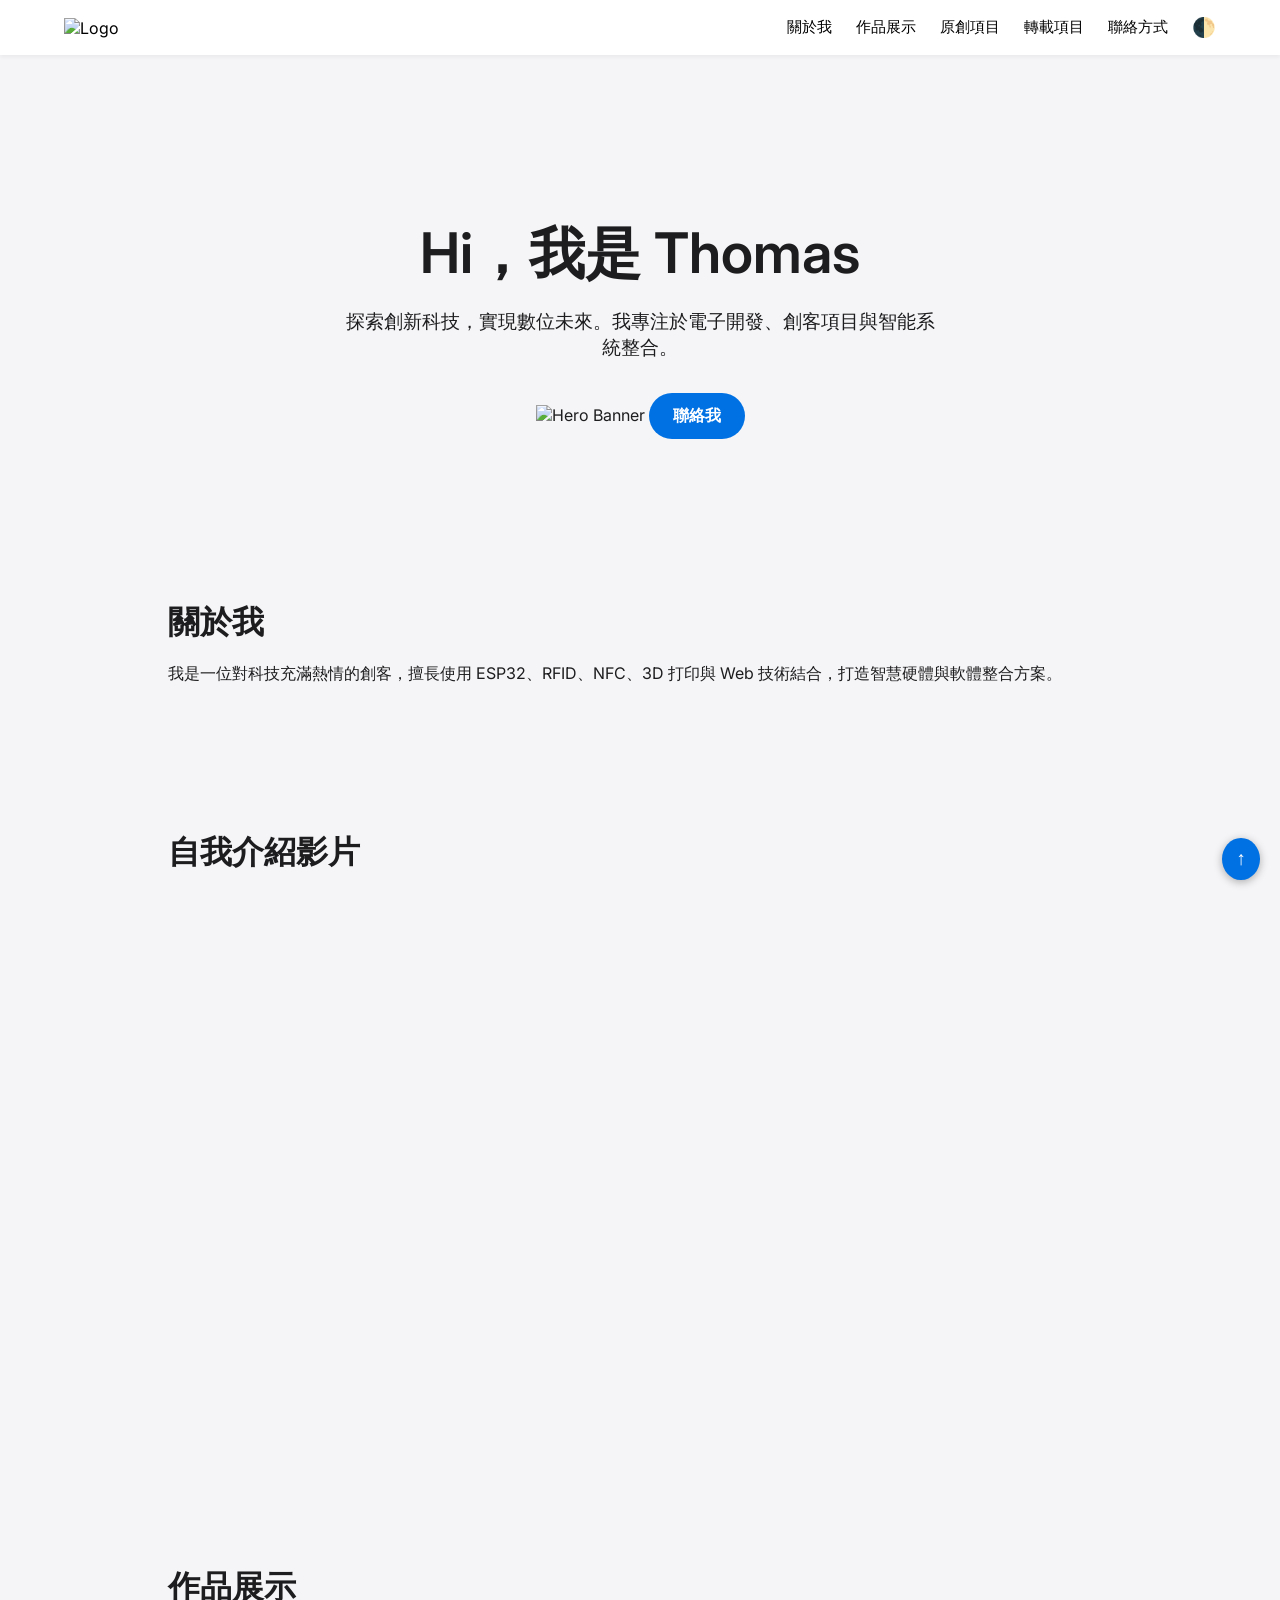
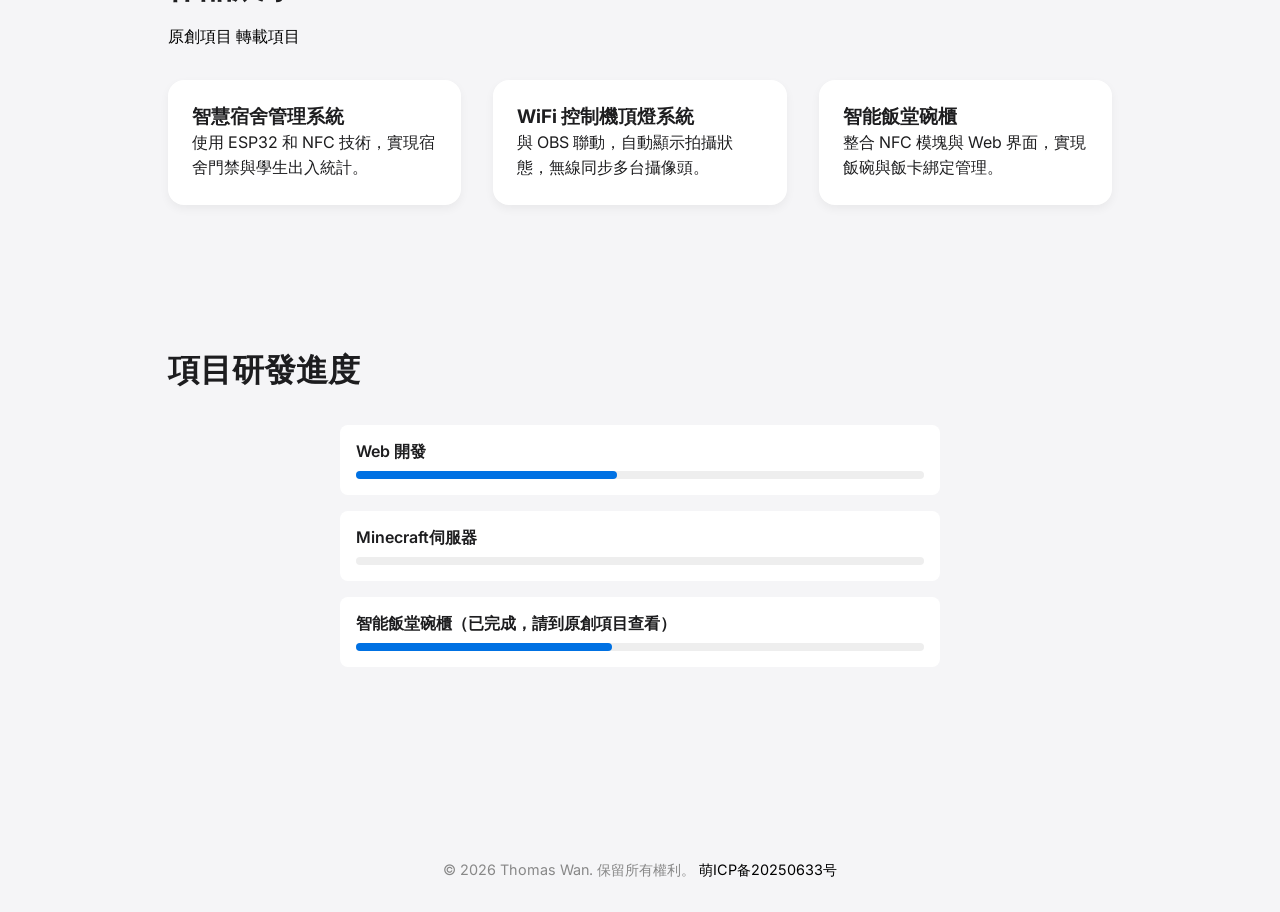
==== index.html @ 99af71af "Create index.html" ====
<!DOCTYPE html>
<html lang="zh">
<head>
  <meta charset="UTF-8" />
  <meta name="viewport" content="width=device-width, initial-scale=1.0" />
  <title>Thomas Wan - 個人首頁</title>
  <link rel="icon" href="https://thomaswan.uk/imgs/favicon.ico" />
  <link href="https://fonts.googleapis.com/css2?family=Inter:wght@300;400;600&display=swap" rel="stylesheet" />
  <link href="https://unpkg.com/aos@2.3.1/dist/aos.css" rel="stylesheet" />
  <style>
    * { margin: 0; padding: 0; box-sizing: border-box; }
    html, body {
      font-family: 'Inter', sans-serif;
      background-color: #f5f5f7;
      color: #1d1d1f;
      scroll-behavior: smooth;
      transition: background-color 0.5s, color 0.5s;
    }
    a {
      color: #000000;
      text-decoration: none;
      transition: 0.3s ease;
    }
    a:hover {
      text-decoration: underline;
    }
    header {
      background: #fff;
      padding: 1rem 5vw;
      box-shadow: 0 2px 4px rgba(0, 0, 0, 0.05);
      position: sticky;
      top: 0;
      z-index: 1000;
      transition: background-color 0.5s;
    }
    .nav {
      display: flex;
      align-items: center;
      justify-content: space-between;
      max-width: 1200px;
      margin: 0 auto;
    }
    .nav img {
      height: 24px;
      cursor: pointer;
    }
    .nav ul {
      display: flex;
      gap: 1.5rem;
      list-style: none;
      align-items: center;
    }
    .nav ul li {
      font-size: 0.95rem;
    }
    .dark-mode-toggle {
      background: none;
      border: none;
      font-size: 1.2rem;
      cursor: pointer;
      color: inherit;
    }
    .container {
      padding: 10vh 10vw;
      max-width: 1200px;
      margin: auto;
    }
    .hero {
      text-align: center;
      padding: 8vh 0;
    }
    .hero img {
      max-width: 100%;
      margin: 2rem auto;
    }
    .hero h1 {
      font-size: 3.5rem;
      font-weight: 600;
      margin-bottom: 1rem;
    }
    .hero p {
      font-size: 1.2rem;
      font-weight: 300;
      max-width: 600px;
      margin: auto;
    }
    .cta-button {
      display: inline-block;
      margin-top: 2rem;
      padding: 0.75rem 1.5rem;
      border-radius: 30px;
      background: #0071e3;
      color: white;
      font-weight: 600;
      transition: background 0.3s ease;
    }
    .cta-button:hover {
      background: #005bb5;
    }
    .section {
      padding: 8vh 0;
    }
    .section h2 {
      font-size: 2rem;
      margin-bottom: 1rem;
    }
    .section p {
      font-size: 1rem;
      line-height: 1.6;
    }
    .projects {
      display: grid;
      grid-template-columns: repeat(auto-fit, minmax(250px, 1fr));
      gap: 2rem;
      margin-top: 2rem;
    }
    .project-card {
      background: white;
      border-radius: 16px;
      padding: 1.5rem;
      box-shadow: 0 4px 10px rgba(0,0,0,0.05);
      transition: transform 0.3s ease, box-shadow 0.3s ease;
    }
    .project-card:hover {
      transform: translateY(-4px);
      box-shadow: 0 12px 32px rgba(0,0,0,0.1);
    }
    .skills {
      display: grid;
      grid-template-columns: 1fr;
      gap: 1rem;
      max-width: 600px;
      margin: 2rem auto 0;
    }
    .skill {
      background: #fff;
      padding: 1rem;
      border-radius: 8px;
      transition: box-shadow 0.3s ease;
    }
    .skill:hover {
      box-shadow: 0 6px 16px rgba(0,0,0,0.15);
    }
    .skill-name {
      font-weight: 600;
      margin-bottom: 0.5rem;
    }
    .skill-bar {
      height: 8px;
      border-radius: 4px;
      background: #eee;
    }
    .skill-bar-fill {
      height: 8px;
      border-radius: 4px;
      background: #0071e3;
      width: 0%;
      transition: width 1s ease-out;
    }
    .qr-popup {
      display: none;
      position: absolute;
      background: white;
      padding: 6px;
      border-radius: 6px;
      box-shadow: 0 0 10px rgba(0,0,0,0.5);
      z-index: 999;
    }
    .hover-target {
      position: relative;
      display: inline-block;
    }
    .hover-target:hover .qr-popup {
      display: block;
      top: -220px;
      left: 50%;
      transform: translateX(-50%);
    }
    .back-to-top {
      position: fixed;
      bottom: 20px;
      right: 20px;
      background: #0071e3;
      color: white;
      border: none;
      padding: 10px 14px;
      border-radius: 50%;
      font-size: 1.2rem;
      cursor: pointer;
      box-shadow: 0 2px 8px rgba(0,0,0,0.3);
    }
    footer {
      text-align: center;
      font-size: 0.9rem;
      padding: 2rem 0;
      color: #888;
      transition: color 0.5s;
    }

    /* 确保卡片链接保持原有样式 */
    a.project-card {
      display: block;
      color: inherit;
      text-decoration: none;
    }

    /* 确保技能条链接保持原有样式 */
    a.skill {
      display: block;
      color: inherit;
      text-decoration: none;
    }

    /* 暗黑模式样式 */
    body.dark {
      background-color: #1d1d1f;
      color: #eee;
    }
    body.dark header {
      background: #2c2c2e;
    }
    body.dark a {
      color: #eee;
    }
    body.dark .project-card,
    body.dark .skill {
      background: #2c2c2e;
      box-shadow: 0 4px 10px rgba(0,0,0,0.2);
    }
    body.dark .project-card:hover {
      box-shadow: 0 12px 32px rgba(0,0,0,0.3);
    }
    body.dark .skill:hover {
      box-shadow: 0 6px 16px rgba(0,0,0,0.3);
    }
    body.dark .skill-bar {
      background: #444;
    }
    body.dark .skill-bar-fill {
      background: #0a84ff;
    }
    body.dark .qr-popup {
      background: #2c2c2e;
    }
    body.dark footer {
      color: #aaa;
    }
    body.dark .cta-button {
      background: #0a84ff;
    }
    body.dark .cta-button:hover {
      background: #0066cc;
    }
    body.dark .back-to-top {
      background: #0a84ff;
    }
    body.dark a.project-card,
    body.dark a.skill {
      color: inherit;
    }

    @media (max-width: 768px) {
      .nav ul {
        gap: 1rem;
      }
      .hero h1 {
        font-size: 2.5rem;
      }
      .hero p {
        font-size: 1rem;
      }
    }
  </style>
</head>
<body>
  <header>
    <div class="nav">
      <a href="https://thomaswan.uk#top"><img src="https://thomaswan.uk/imgs/favicon.ico" alt="Logo" /></a>
      <ul>
        <li><a href="https://thomaswan.uk#about">關於我</a></li>
        <li><a href="https://thomaswan.uk#projects">作品展示</a></li>
        <li><a href="https://thomaswan.uk/original">原創項目</a></li>
        <li><a href="https://thomaswan.uk/share">轉載項目</a></li>
        <li><a href="https://thomaswan.uk/contact">聯絡方式</a></li>
        <li><button class="dark-mode-toggle" onclick="toggleDarkMode()">🌓</button></li>
      </ul>
    </div>
  </header>

  <div id="top" class="container">
    <section class="hero" data-aos="fade-up">
      <h1>Hi，我是 Thomas</h1>
      <p>探索創新科技，實現數位未來。我專注於電子開發、創客項目與智能系統整合。</p>
      <img src="https://www.minecraft.net/content/dam/minecraftnet/games/minecraft/key-art/MCV_SpringDrop_DotNet_Homepage_2560x932-1.jpg" alt="Hero Banner" />
      <a href="https://thomaswan.uk/contact" class="cta-button">聯絡我</a>
    </section>

    <section class="section" id="about" data-aos="fade-up">
      <h2>關於我</h2>
      <p>我是一位對科技充滿熱情的創客，擅長使用 ESP32、RFID、NFC、3D 打印與 Web 技術結合，打造智慧硬體與軟體整合方案。</p>
    </section>
    <section class="section" data-aos="fade-up">
      <h2>自我介紹影片</h2>
      <div style="position: relative; padding-top: 56.25%; height: 0; overflow: hidden;">
        <iframe src="https://player.bilibili.com/player.html?bvid=BV1GJ411x7h7&danmaku=0"
                scrolling="no"
                border="0"
                frameborder="no"
                framespacing="0"
                allowfullscreen="true"
                style="position: absolute; top:0; left:0; width:100%; height:100%;">
        </iframe>
      </div>
    </section>

    <section class="section" id="projects" data-aos="fade-up">
      <h2>作品展示</h2>
      <a href="https://thomaswan.uk/original">原創項目</a>
      <a href="https://thomaswan.uk/share">轉載項目</a>
      <div class="projects">
        <a href="https://thomaswan.uk/original#dormitory" class="project-card">
          <h3>智慧宿舍管理系統</h3>
          <p>使用 ESP32 和 NFC 技術，實現宿舍門禁與學生出入統計。</p>
        </a>
        <a href="https://thomaswan.uk/original#lighting" class="project-card">
          <h3>WiFi 控制機頂燈系統</h3>
          <p>與 OBS 聯動，自動顯示拍攝狀態，無線同步多台攝像頭。</p>
        </a>
        <a href="https://thomaswan.uk/original#canteen" class="project-card">
          <h3>智能飯堂碗櫃</h3>
          <p>整合 NFC 模塊與 Web 界面，實現飯碗與飯卡綁定管理。</p>
        </a>
      </div>
    </section>

    <section class="section" data-aos="fade-up">
      <h2>項目研發進度</h2>
      <div class="skills">
        <div class="skill">
          <div class="skill-name">Web 開發</div>
          <div class="skill-bar"><div class="skill-bar-fill" data-percentage="53"></div></div>
        </div>
        <div class="skill">
          <div class="skill-name">Minecraft伺服器</div>
          <div class="skill-bar"><div class="skill-bar-fill" data-percentage="0"></div></div>
        </div>
        <div class="skill">
          <div class="skill-name">智能飯堂碗櫃（已完成，請到原創項目查看）</div>
          <div class="skill-bar"><div class="skill-bar-fill" data-percentage="100"></div></div>
        </div>
      </div>
    </section>
  </div>

  <footer>
    &copy; <span id="currentYear"></span> Thomas Wan. 保留所有權利。
    <a href="https://icp.gov.moe/?keyword=20250633" target="_blank">萌ICP备20250633号</a>
  </footer>

  <button class="back-to-top" onclick="window.scrollTo({ top: 0, behavior: 'smooth' });">↑</button>

  <script src="https://unpkg.com/aos@2.3.1/dist/aos.js"></script>
  <script>
    AOS.init({ duration: 1000, once: true });
    
    // 自动更新年份
    document.getElementById("currentYear").textContent = new Date().getFullYear();

    // 暗黑模式切换功能
    function toggleDarkMode() {
      document.body.classList.toggle('dark');
      
      // 保存用户偏好到localStorage
      const isDark = document.body.classList.contains('dark');
      localStorage.setItem('darkMode', isDark);
    }

    // 页面加载时检查用户偏好
    document.addEventListener('DOMContentLoaded', () => {
      const darkMode = localStorage.getItem('darkMode') === 'true';
      if (darkMode) {
        document.body.classList.add('dark');
      }
      
      // 初始化技能条动画
      initSkillBars();
    });

    // 技能条动画函数
    function initSkillBars() {
      const skillBars = document.querySelectorAll('.skill-bar-fill');
      
      // 创建IntersectionObserver来检测技能条是否进入视口
      const observer = new IntersectionObserver((entries) => {
        entries.forEach(entry => {
          if (entry.isIntersecting) {
            const skillBar = entry.target;
            const targetWidth = skillBar.getAttribute('data-width');
            animateSkillBar(skillBar, targetWidth);
            observer.unobserve(skillBar); // 动画完成后停止观察
          }
        });
      }, { threshold: 0.5 }); // 当50%的元素可见时触发

      // 开始观察所有技能条
      skillBars.forEach(bar => {
        bar.style.width = '0%'; // 初始设置为0
        observer.observe(bar);
      });
    }

    // 动画函数
    function animateSkillBar(element, targetWidth) {
      let currentWidth = 0;
      const duration = 1500; // 动画持续时间(毫秒)
      const increment = targetWidth / (duration / 16); // 每帧增加的宽度
      
      const animate = () => {
        currentWidth += increment;
        if (currentWidth >= targetWidth) {
          element.style.width = targetWidth + '%';
          return;
        }
        element.style.width = currentWidth + '%';
        requestAnimationFrame(animate);
      };
      
      animate();
    }
  </script>
  <script>
    const skillsSection = document.querySelector('.skills');
    const skillBars = document.querySelectorAll('.skill-bar-fill');
    let skillsPlayed = false;
  
    const skillsObserver = new IntersectionObserver(entries => {
      if (entries[0].isIntersecting && !skillsPlayed) {
        skillsPlayed = true;
        skillBars.forEach(bar => {
          const target = +bar.getAttribute('data-percentage');
          let current = 0;
          const speed = 10; // 數字越小動得越快
          const interval = setInterval(() => {
            if (current >= target) {
              clearInterval(interval);
            } else {
              current++;
              bar.style.width = `${current}%`;
            }
          }, speed);
        });
      }
    }, { threshold: 0.5 });
  
    skillsObserver.observe(skillsSection);
  </script>
  
</body>
</html>
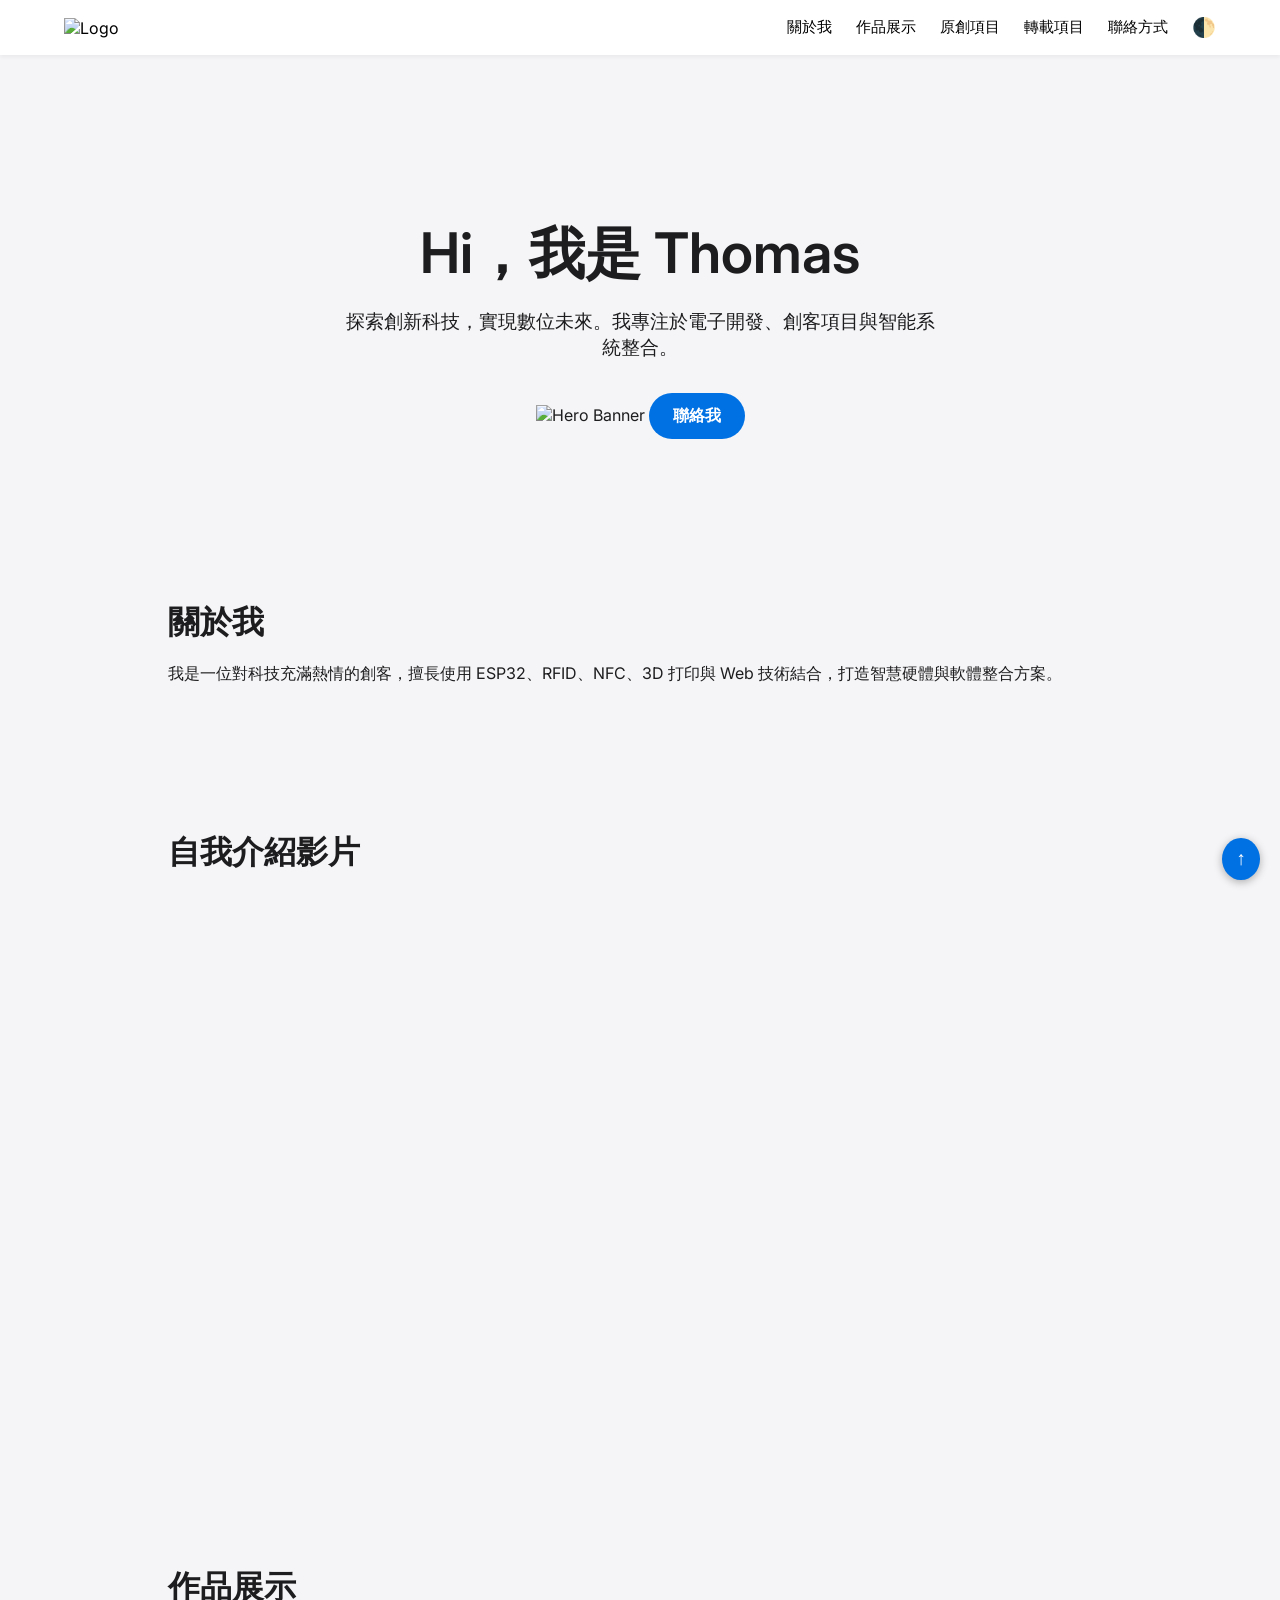
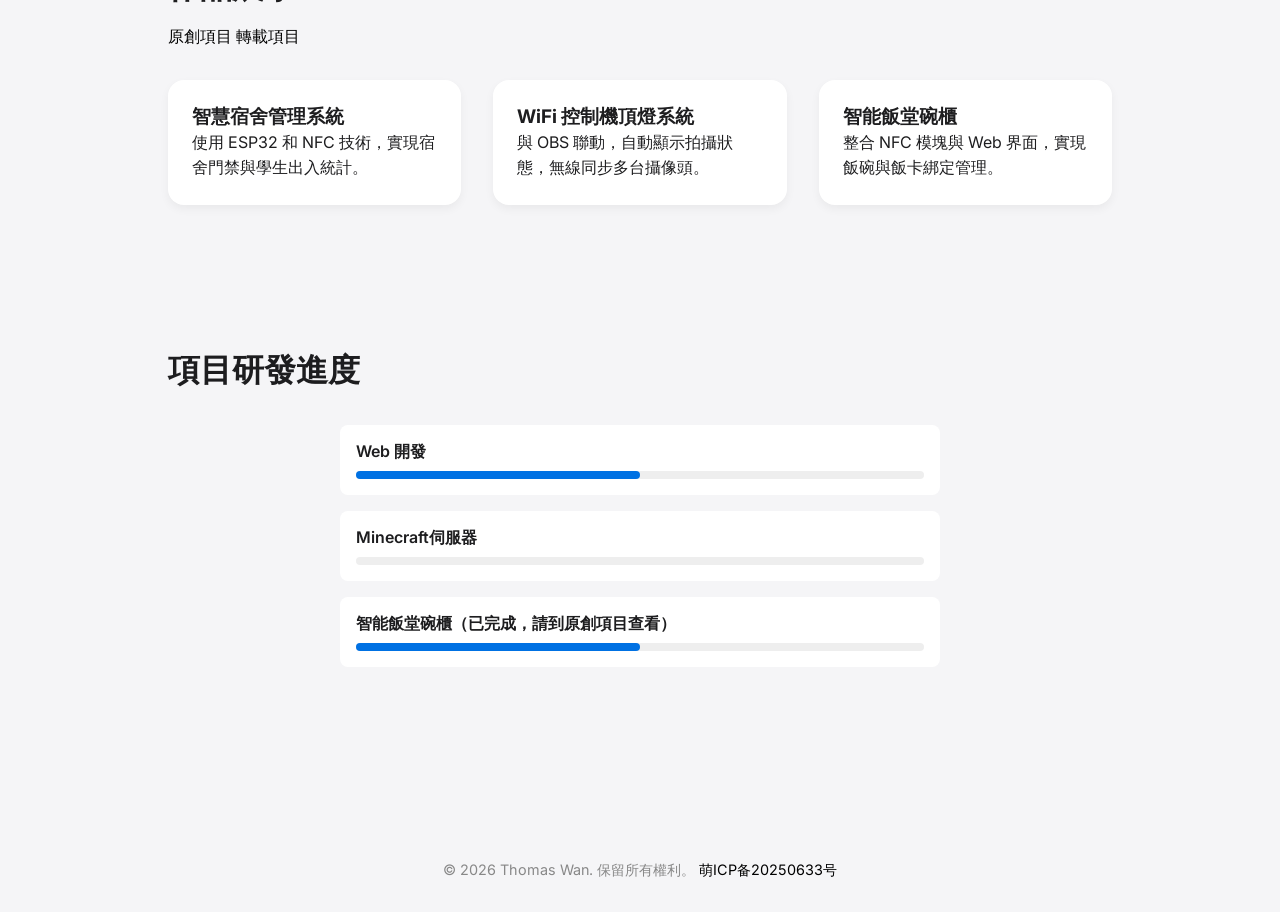
==== commit cc26b0d5: "Update index.html" ====
--- a/index.html
+++ b/index.html
@@ -4,7 +4,7 @@
   <meta charset="UTF-8" />
   <meta name="viewport" content="width=device-width, initial-scale=1.0" />
   <title>Thomas Wan - 個人首頁</title>
-  <link rel="icon" href="https://thomaswan.uk/imgs/favicon.ico" />
+  <link rel="icon" href="./imgs/favicon.ico" />
   <link href="https://fonts.googleapis.com/css2?family=Inter:wght@300;400;600&display=swap" rel="stylesheet" />
   <link href="https://unpkg.com/aos@2.3.1/dist/aos.css" rel="stylesheet" />
   <style>
@@ -275,13 +275,13 @@
 <body>
   <header>
     <div class="nav">
-      <a href="https://thomaswan.uk#top"><img src="https://thomaswan.uk/imgs/favicon.ico" alt="Logo" /></a>
+      <a href="#top"><img src="./imgs/favicon.ico" alt="Logo" /></a>
       <ul>
-        <li><a href="https://thomaswan.uk#about">關於我</a></li>
-        <li><a href="https://thomaswan.uk#projects">作品展示</a></li>
-        <li><a href="https://thomaswan.uk/original">原創項目</a></li>
-        <li><a href="https://thomaswan.uk/share">轉載項目</a></li>
-        <li><a href="https://thomaswan.uk/contact">聯絡方式</a></li>
+        <li><a href="#about">關於我</a></li>
+        <li><a href="#projects">作品展示</a></li>
+        <li><a href="./original">原創項目</a></li>
+        <li><a href="./share">轉載項目</a></li>
+        <li><a href="./contact">聯絡方式</a></li>
         <li><button class="dark-mode-toggle" onclick="toggleDarkMode()">🌓</button></li>
       </ul>
     </div>
@@ -292,7 +292,7 @@
       <h1>Hi，我是 Thomas</h1>
       <p>探索創新科技，實現數位未來。我專注於電子開發、創客項目與智能系統整合。</p>
       <img src="https://www.minecraft.net/content/dam/minecraftnet/games/minecraft/key-art/MCV_SpringDrop_DotNet_Homepage_2560x932-1.jpg" alt="Hero Banner" />
-      <a href="https://thomaswan.uk/contact" class="cta-button">聯絡我</a>
+      <a href="./contact" class="cta-button">聯絡我</a>
     </section>
 
     <section class="section" id="about" data-aos="fade-up">
@@ -315,18 +315,18 @@
 
     <section class="section" id="projects" data-aos="fade-up">
       <h2>作品展示</h2>
-      <a href="https://thomaswan.uk/original">原創項目</a>
-      <a href="https://thomaswan.uk/share">轉載項目</a>
+      <a href="./original">原創項目</a>
+      <a href="./share">轉載項目</a>
       <div class="projects">
-        <a href="https://thomaswan.uk/original#dormitory" class="project-card">
+        <a href="./original#dormitory" class="project-card">
           <h3>智慧宿舍管理系統</h3>
           <p>使用 ESP32 和 NFC 技術，實現宿舍門禁與學生出入統計。</p>
         </a>
-        <a href="https://thomaswan.uk/original#lighting" class="project-card">
+        <a href="./original#lighting" class="project-card">
           <h3>WiFi 控制機頂燈系統</h3>
           <p>與 OBS 聯動，自動顯示拍攝狀態，無線同步多台攝像頭。</p>
         </a>
-        <a href="https://thomaswan.uk/original#canteen" class="project-card">
+        <a href="./original#canteen" class="project-card">
           <h3>智能飯堂碗櫃</h3>
           <p>整合 NFC 模塊與 Web 界面，實現飯碗與飯卡綁定管理。</p>
         </a>
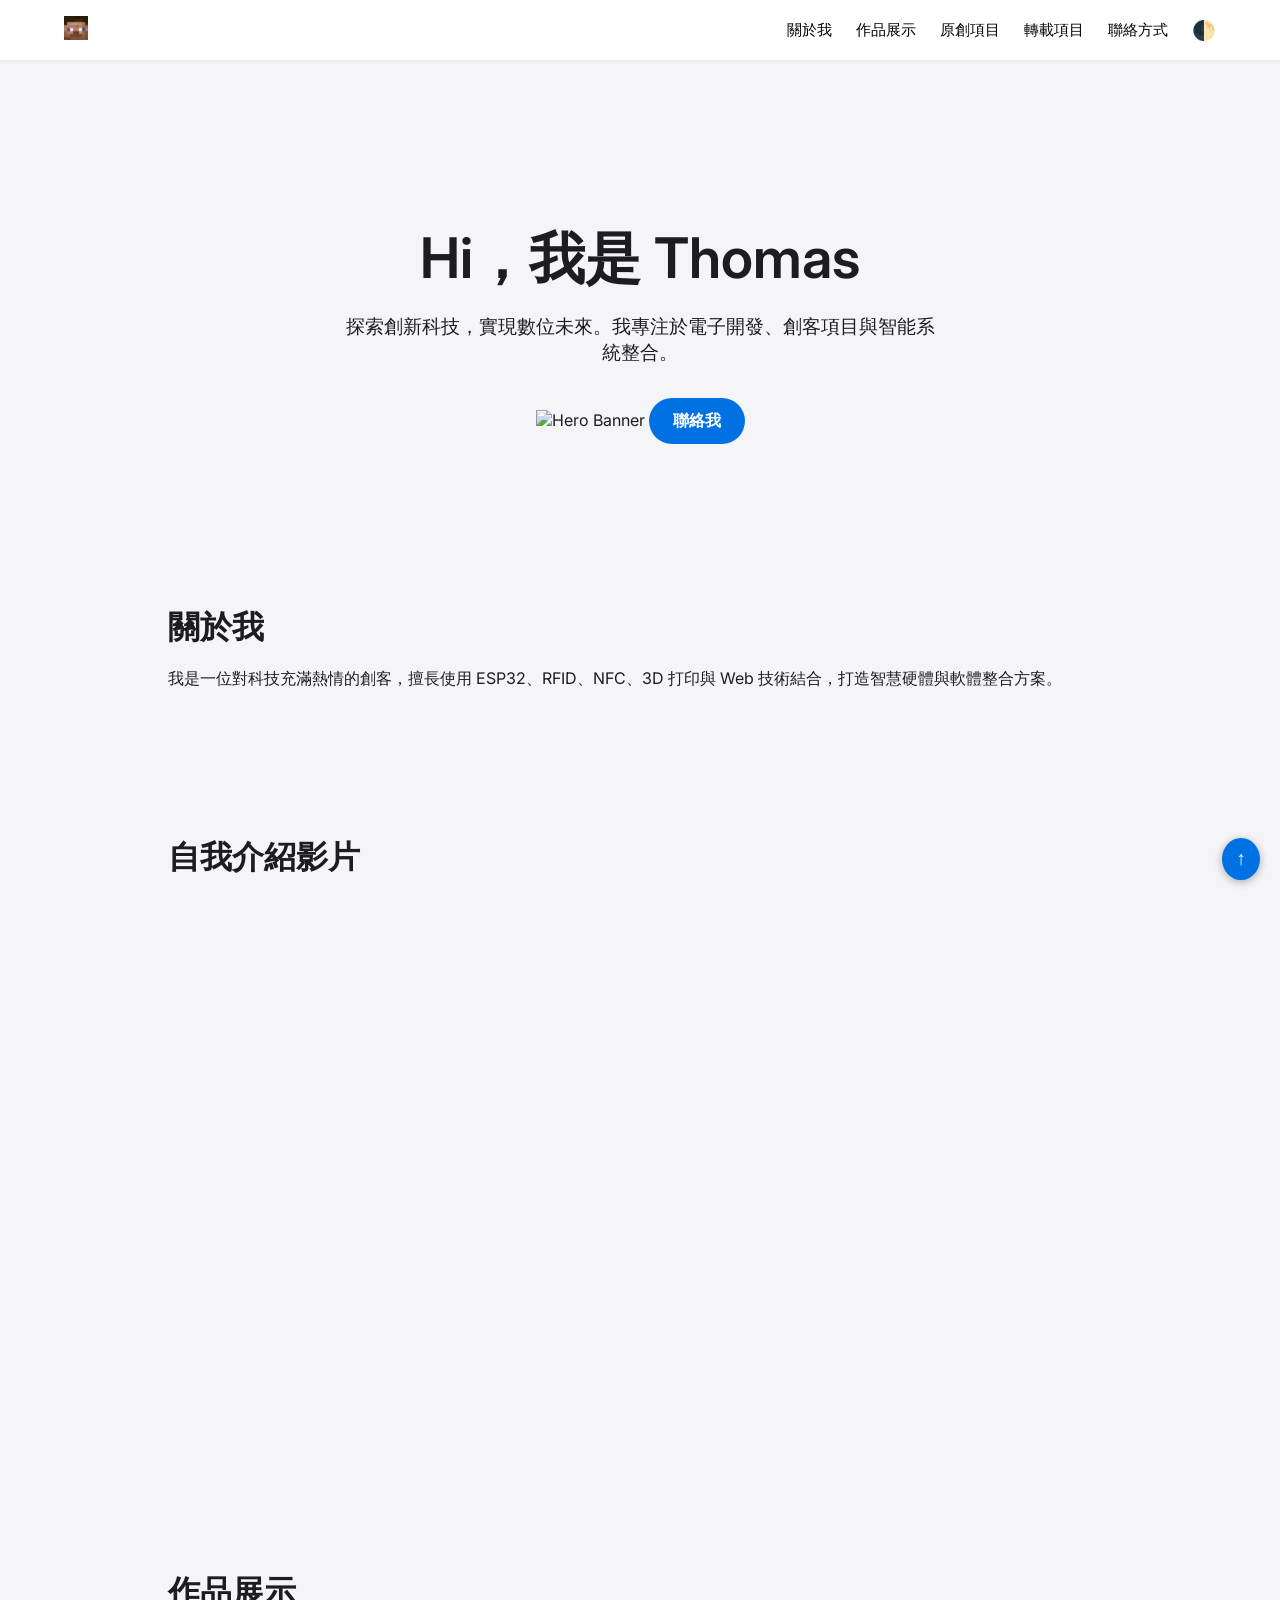
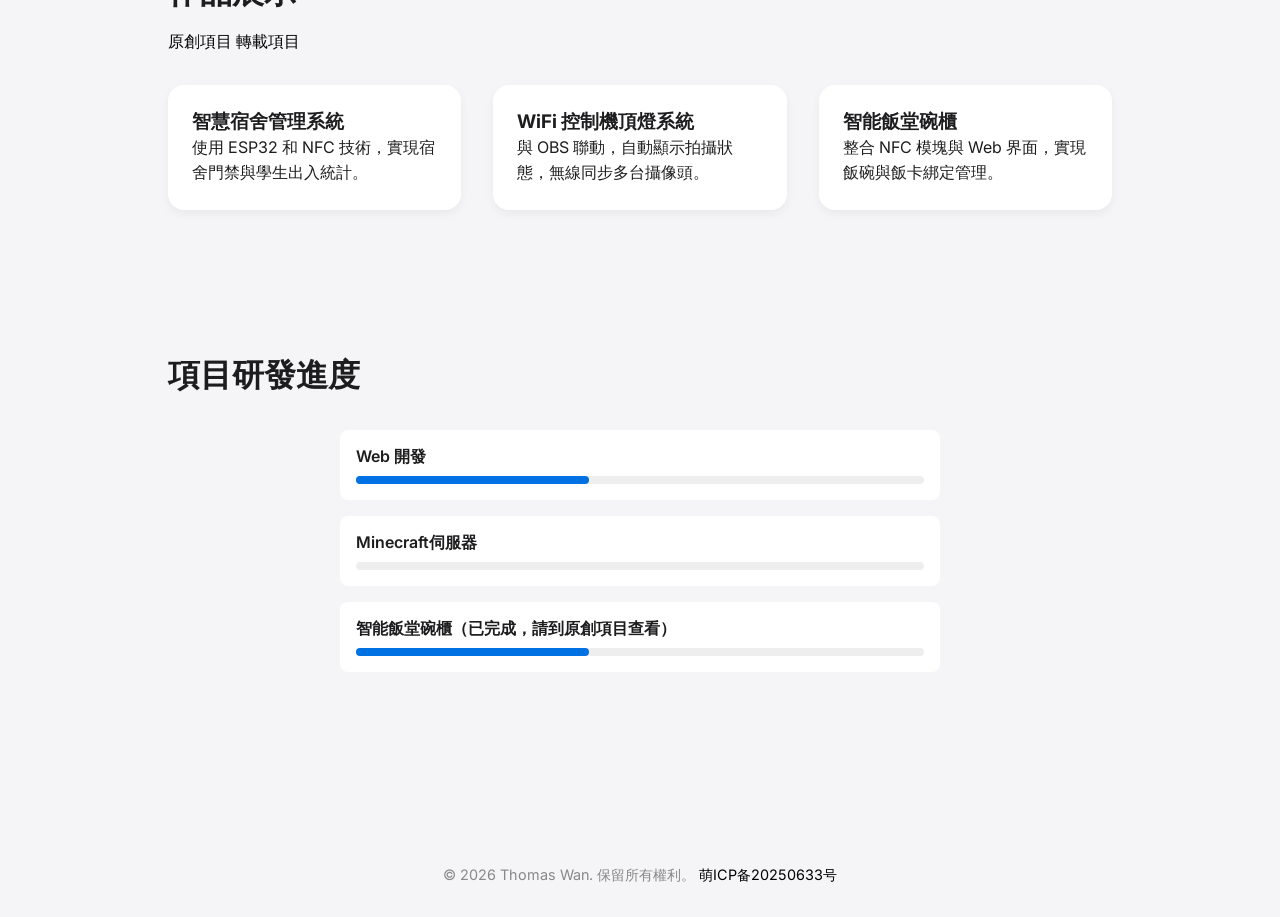
==== commit 6f5af52c: "add QR-Code and ico" ====
--- a/index.html
+++ b/index.html
@@ -3,8 +3,8 @@
 <head>
   <meta charset="UTF-8" />
   <meta name="viewport" content="width=device-width, initial-scale=1.0" />
-  <title>Thomas Wan - 個人首頁</title>
-  <link rel="icon" href="./imgs/favicon.ico" />
+  <title>個人首頁</title>
+  <link rel="icon" href="./favicon.ico" />
   <link href="https://fonts.googleapis.com/css2?family=Inter:wght@300;400;600&display=swap" rel="stylesheet" />
   <link href="https://unpkg.com/aos@2.3.1/dist/aos.css" rel="stylesheet" />
   <style>
@@ -275,7 +275,7 @@
 <body>
   <header>
     <div class="nav">
-      <a href="#top"><img src="./imgs/favicon.ico" alt="Logo" /></a>
+      <a href="#top"><img src="./favicon.ico" alt="Logo" /></a>
       <ul>
         <li><a href="#about">關於我</a></li>
         <li><a href="#projects">作品展示</a></li>
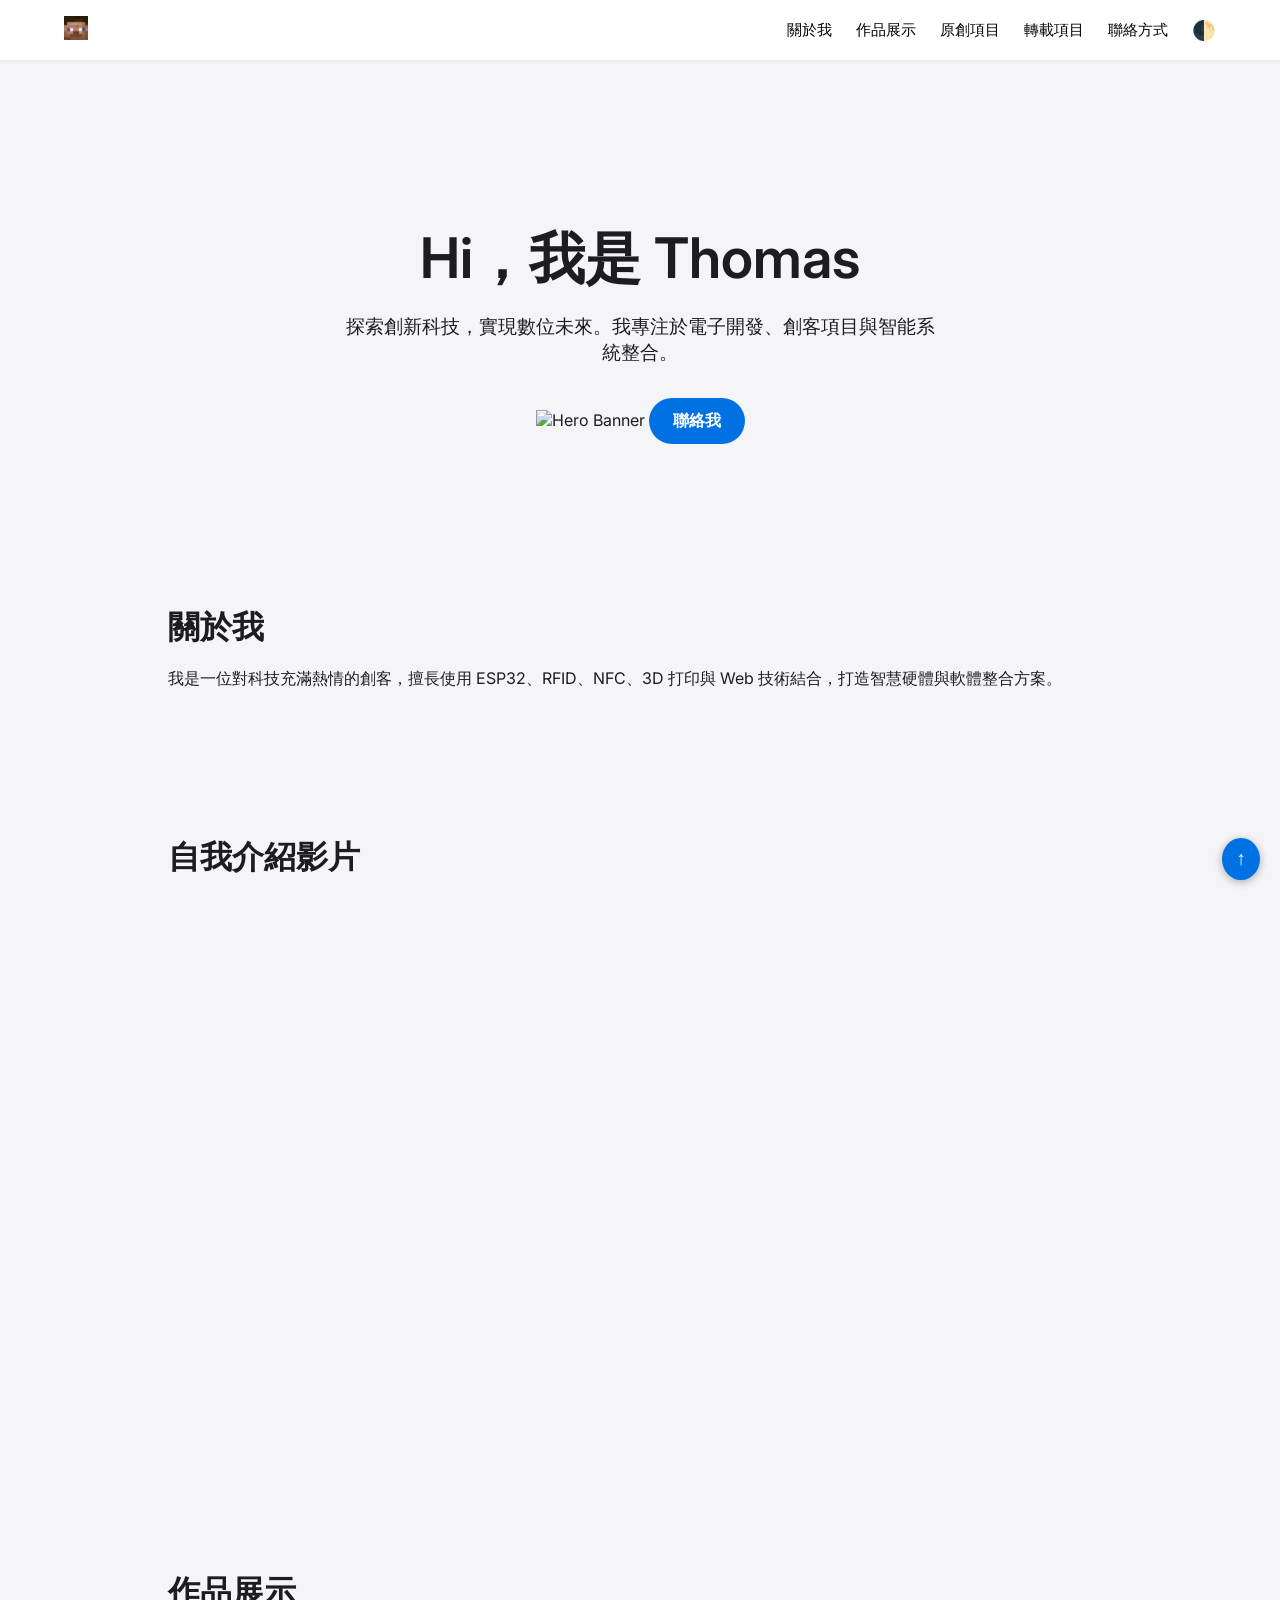
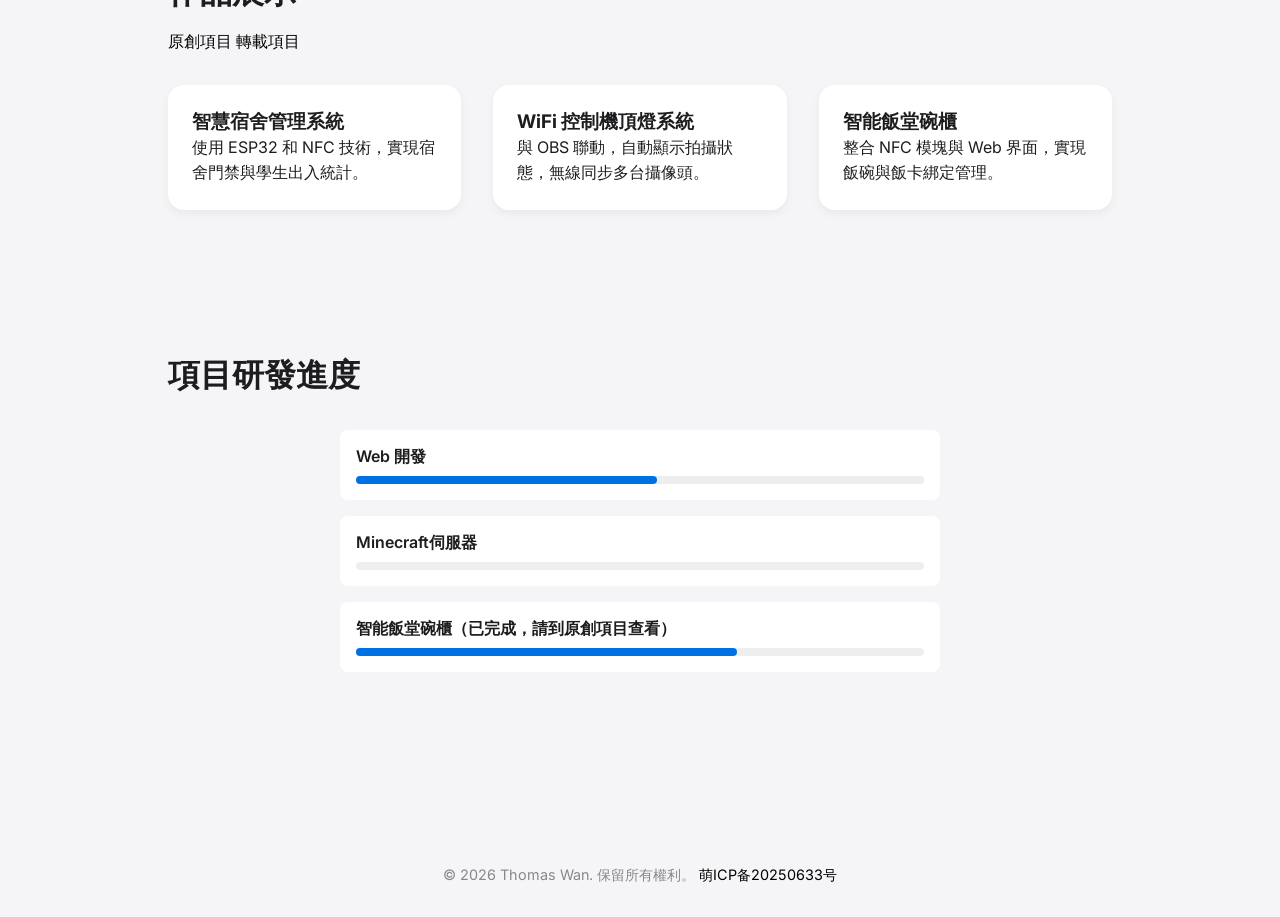
==== commit 5e8e9865: "Update index.html" ====
--- a/index.html
+++ b/index.html
@@ -275,7 +275,7 @@
 <body>
   <header>
     <div class="nav">
-      <a href="#top"><img src="./favicon.ico" alt="Logo" /></a>
+      <a href="./"><img src="./favicon.ico" alt="Logo" /></a>
       <ul>
         <li><a href="#about">關於我</a></li>
         <li><a href="#projects">作品展示</a></li>
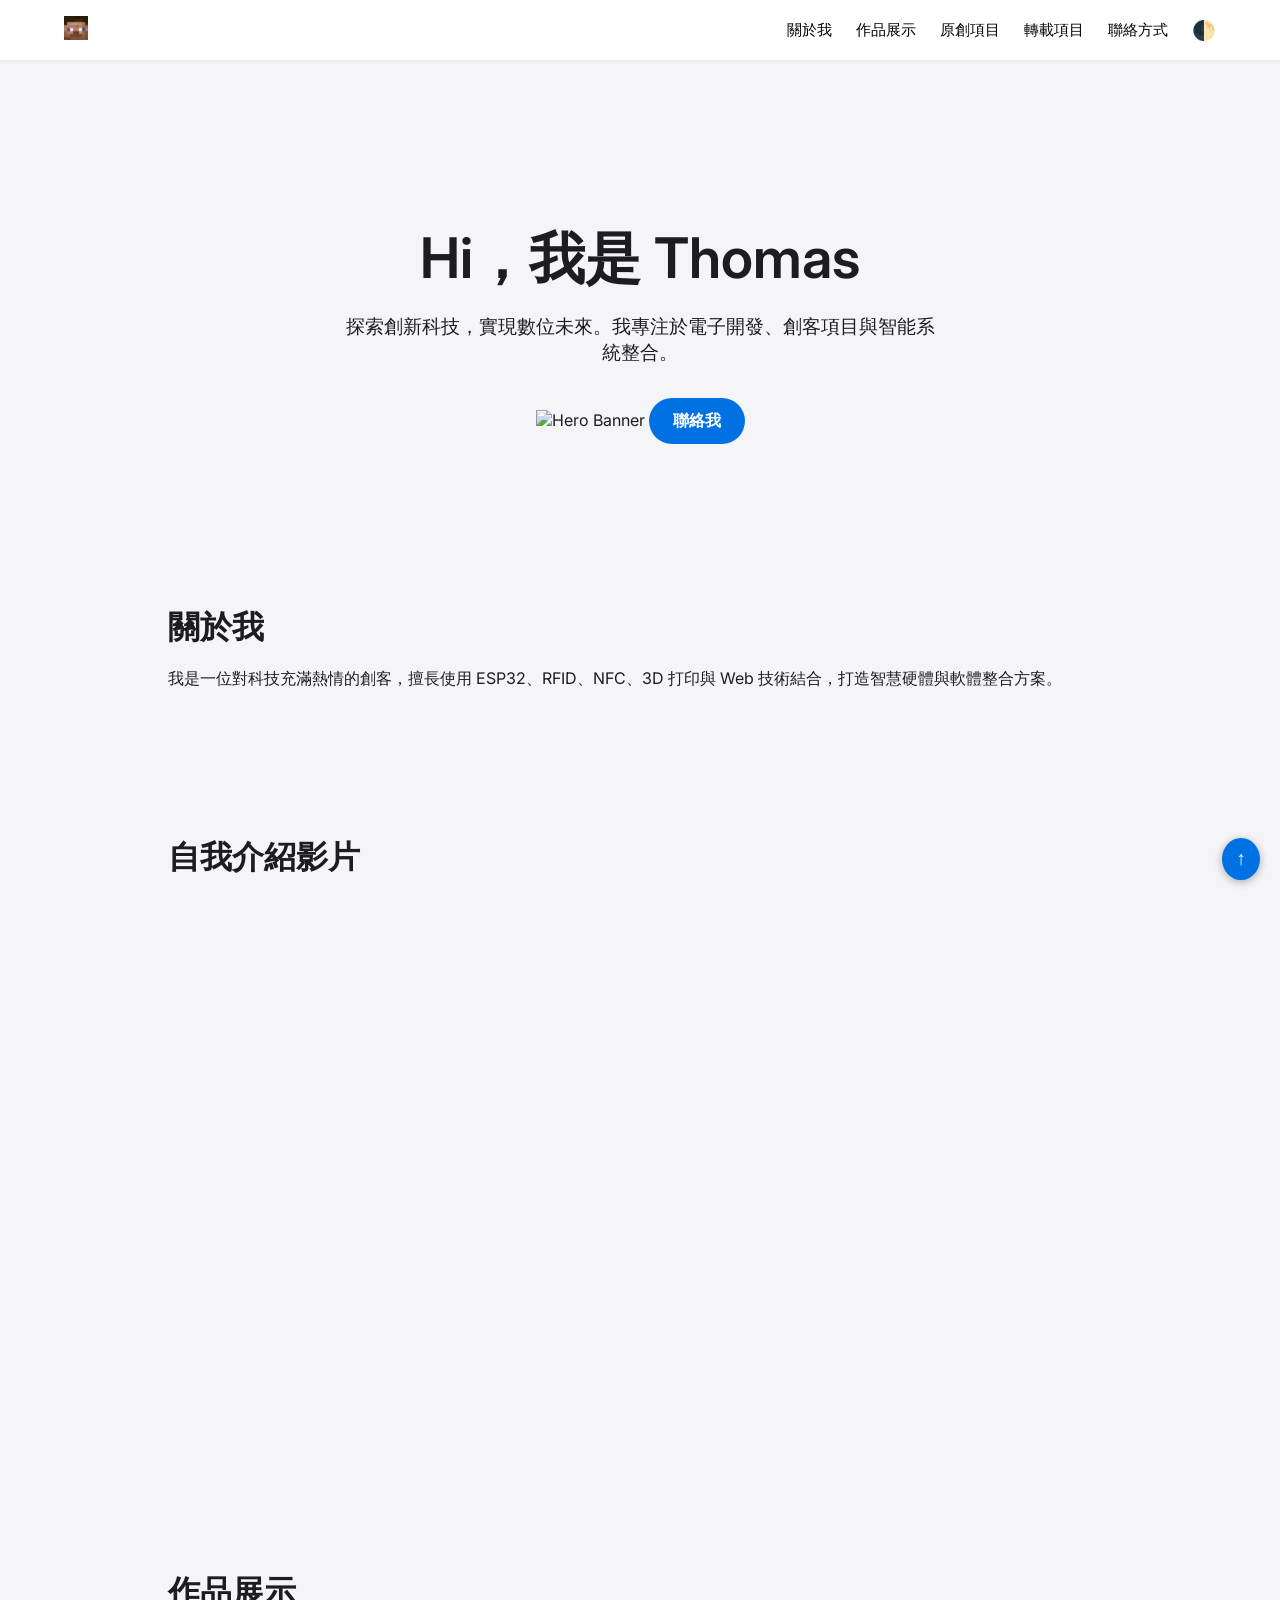
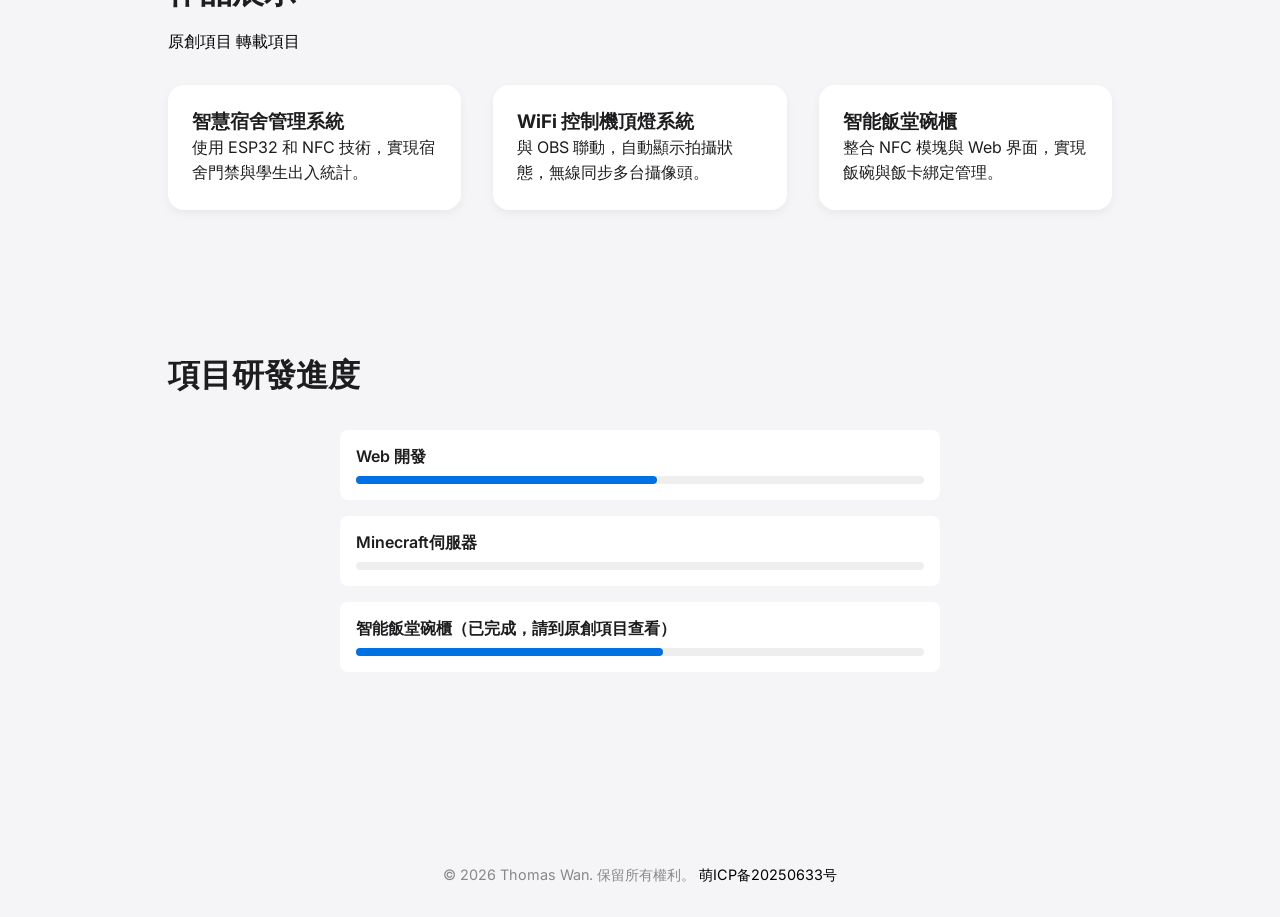
==== commit 3455f0c0: "#top" ====
--- a/index.html
+++ b/index.html
@@ -275,7 +275,7 @@
 <body>
   <header>
     <div class="nav">
-      <a href="./"><img src="./favicon.ico" alt="Logo" /></a>
+      <a href="#top"><img src="./favicon.ico" alt="Logo" /></a>
       <ul>
         <li><a href="#about">關於我</a></li>
         <li><a href="#projects">作品展示</a></li>
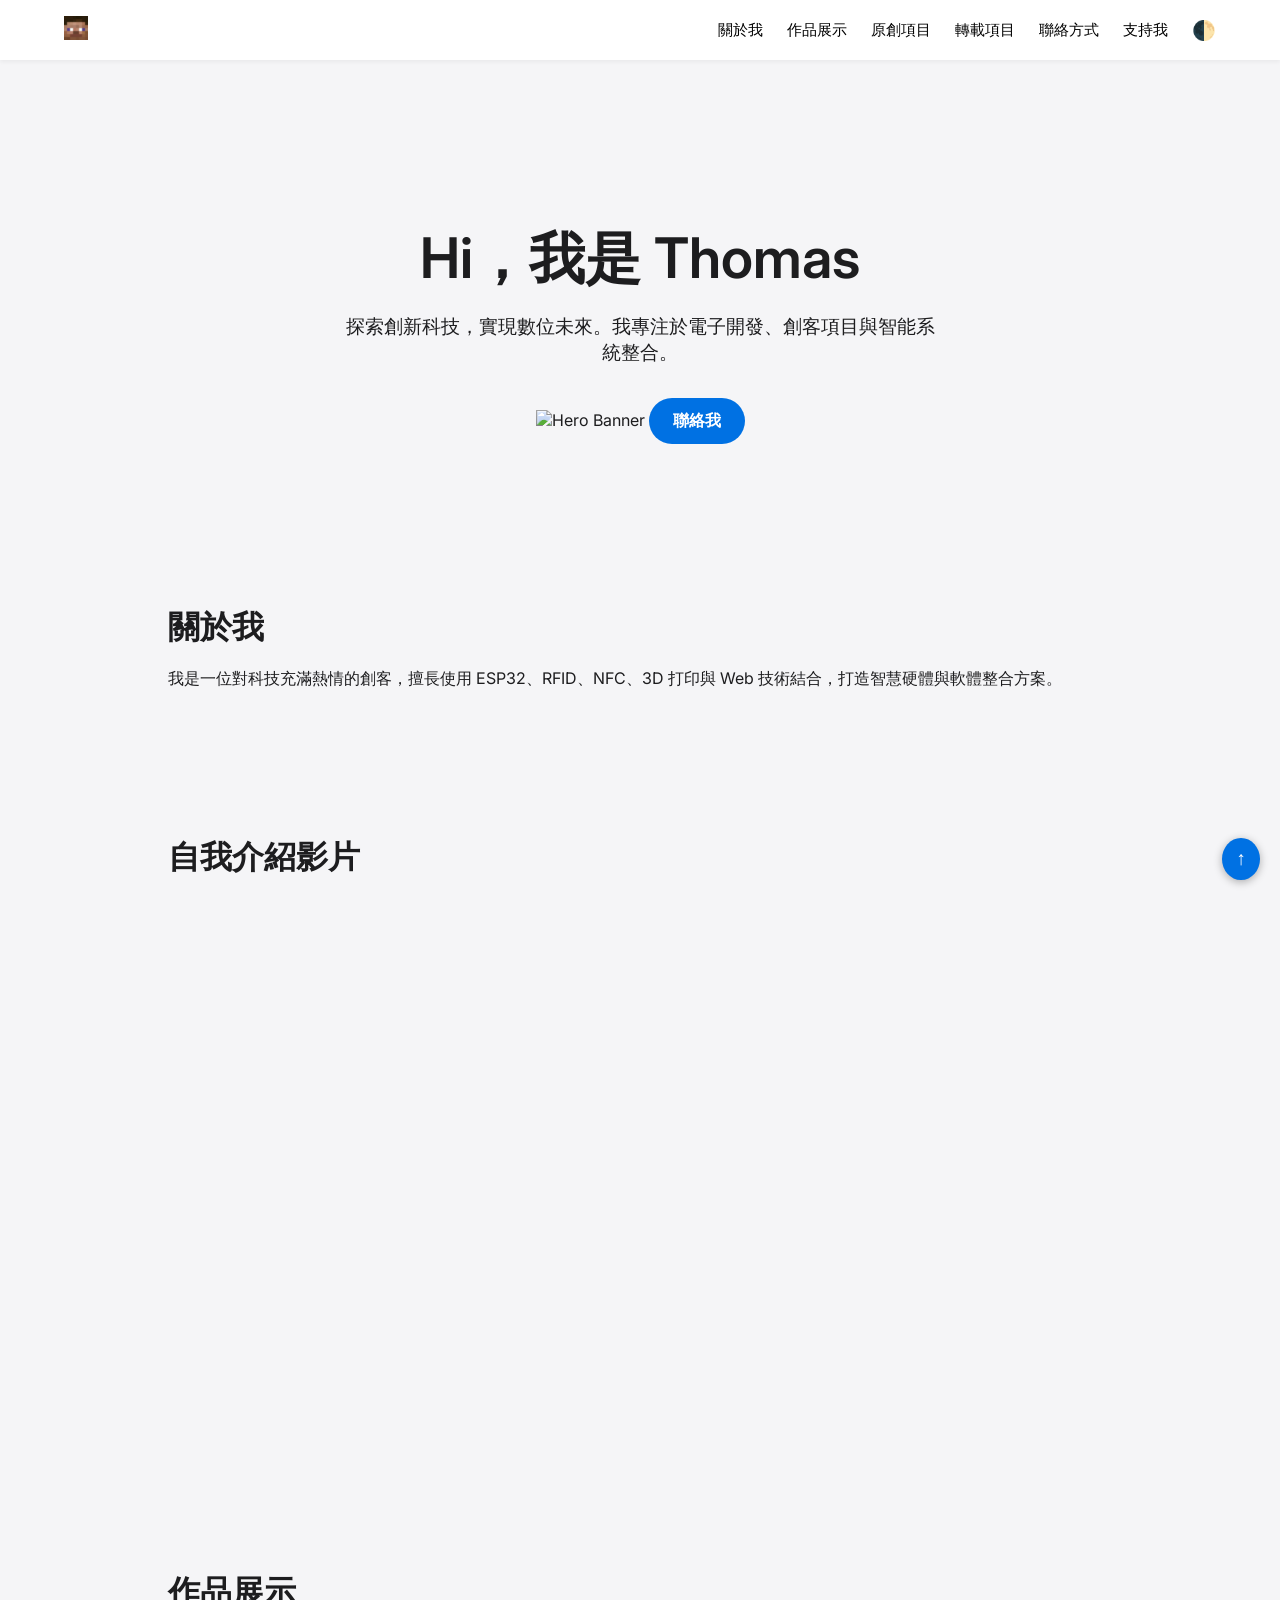
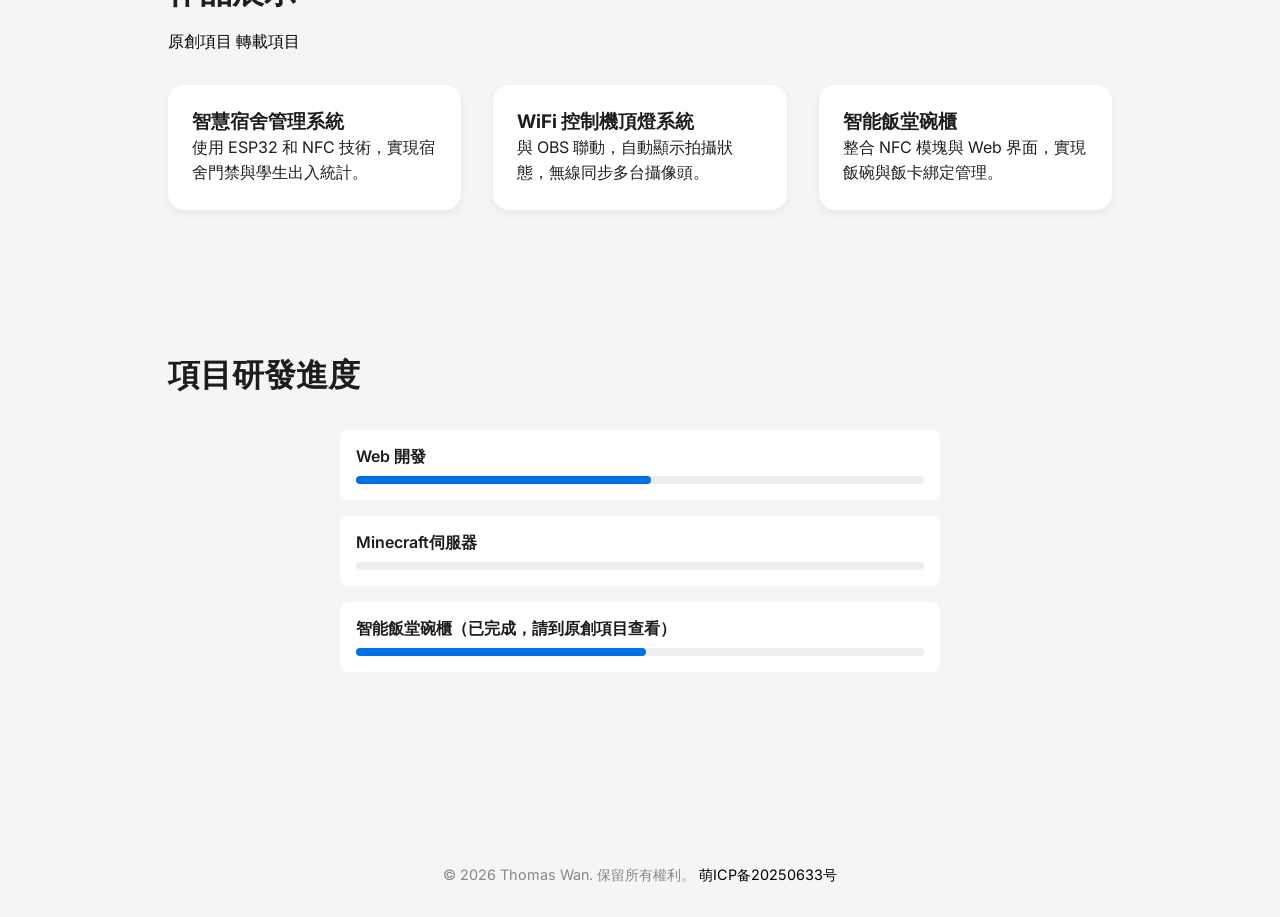
==== commit 15c94948: "Update index.html" ====
--- a/index.html
+++ b/index.html
@@ -282,6 +282,7 @@
         <li><a href="./original">原創項目</a></li>
         <li><a href="./share">轉載項目</a></li>
         <li><a href="./contact">聯絡方式</a></li>
+        <li><a href="./support-me">支持我</a></li>
         <li><button class="dark-mode-toggle" onclick="toggleDarkMode()">🌓</button></li>
       </ul>
     </div>
@@ -456,4 +457,4 @@
   </script>
   
 </body>
-</html>+</html>
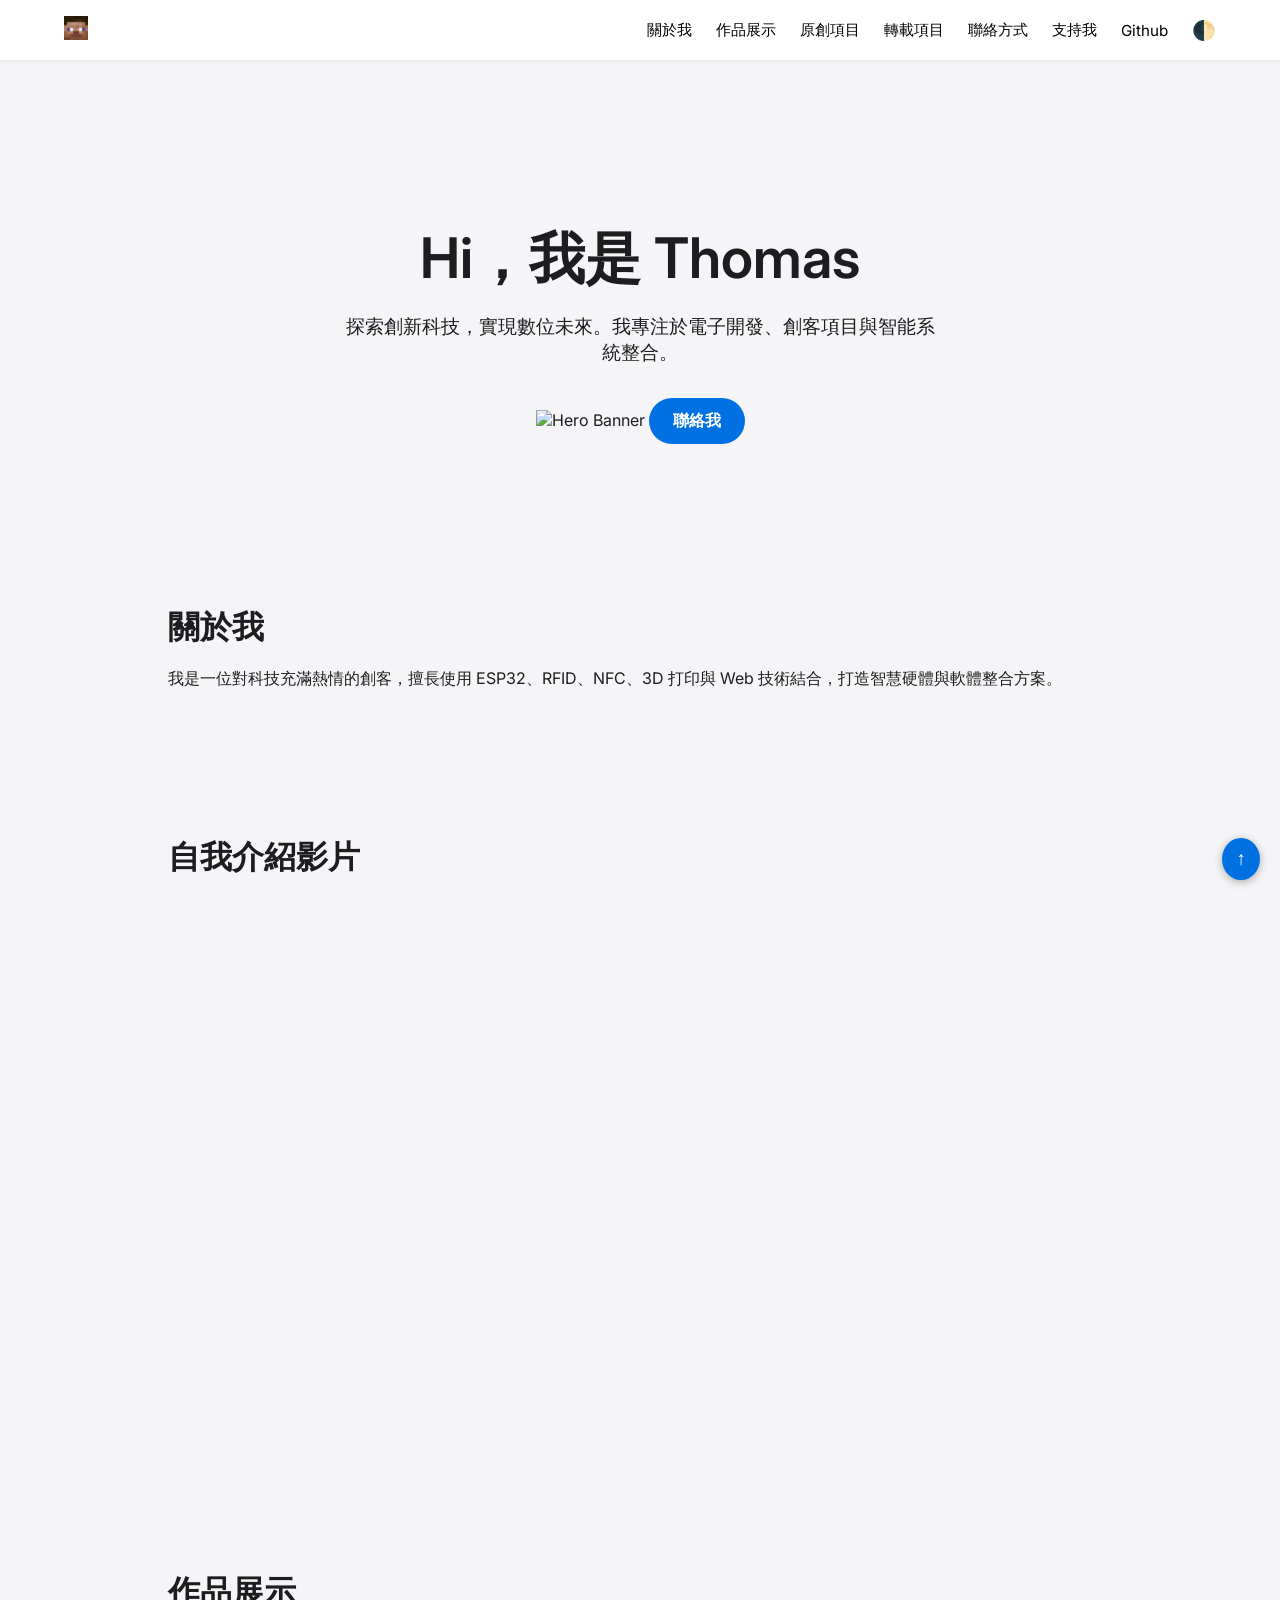
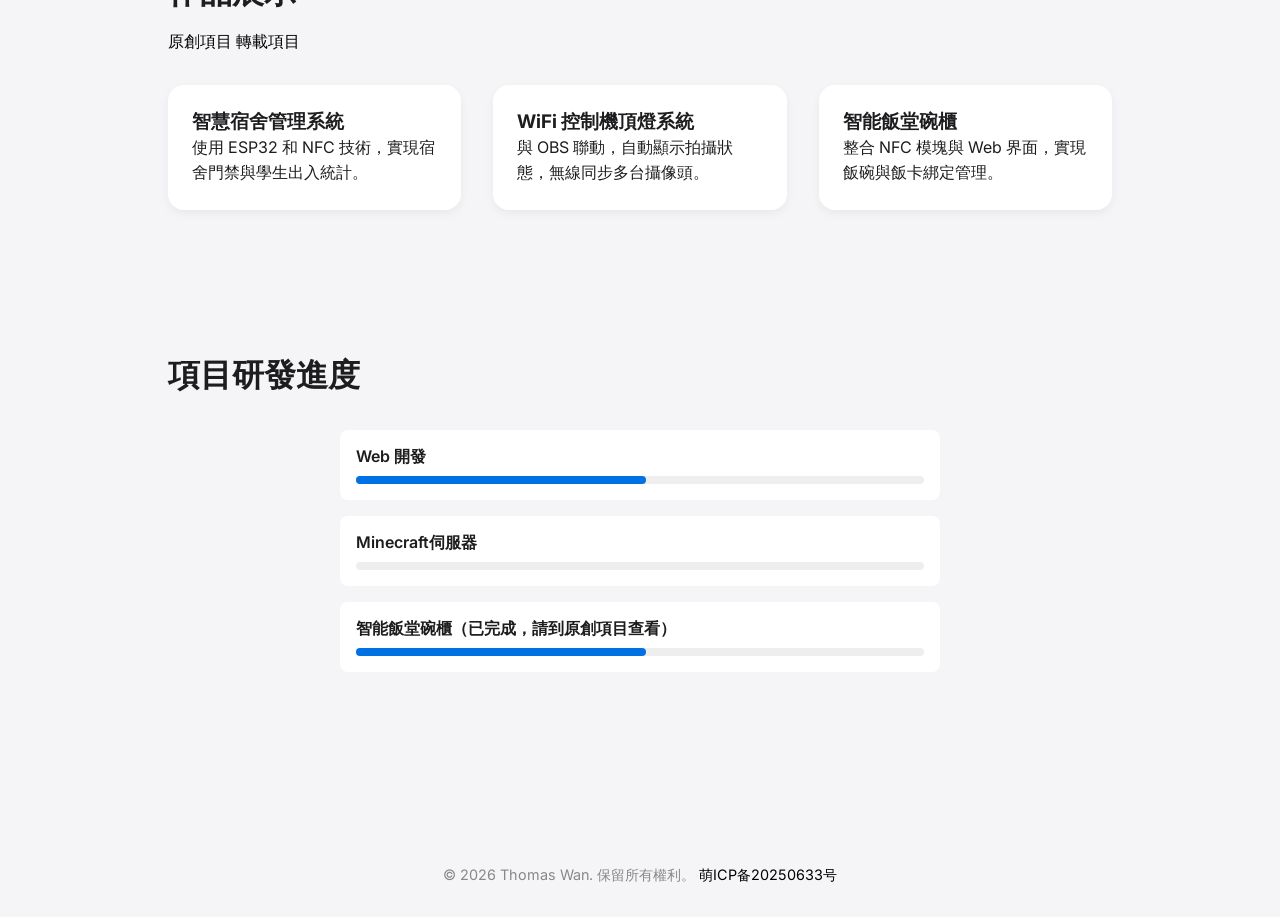
==== commit 6a792282: "Add GitHub link to index.html" ====
--- a/index.html
+++ b/index.html
@@ -283,6 +283,7 @@
         <li><a href="./share">轉載項目</a></li>
         <li><a href="./contact">聯絡方式</a></li>
         <li><a href="./support-me">支持我</a></li>
+        <li><a href="https://github.com/thomaswan564/thomaswan.uk/">Github</a></li>
         <li><button class="dark-mode-toggle" onclick="toggleDarkMode()">🌓</button></li>
       </ul>
     </div>
